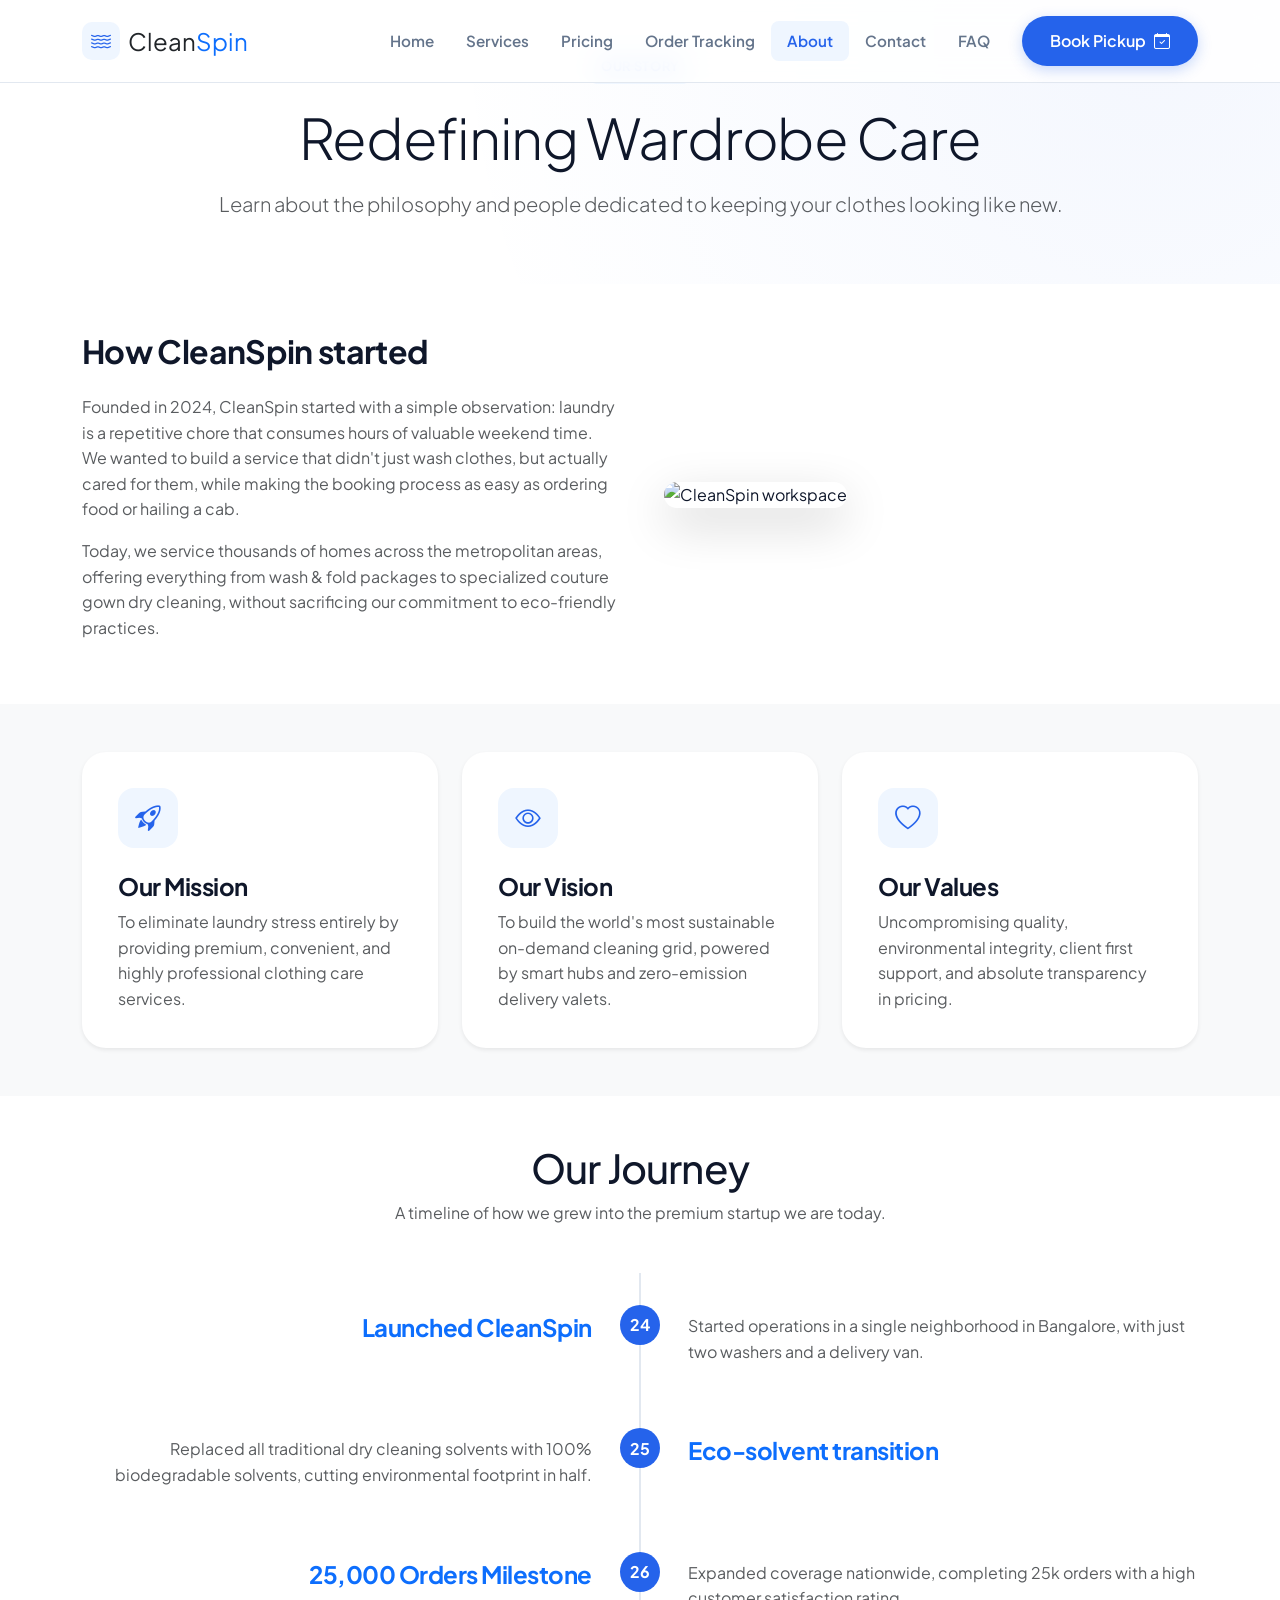
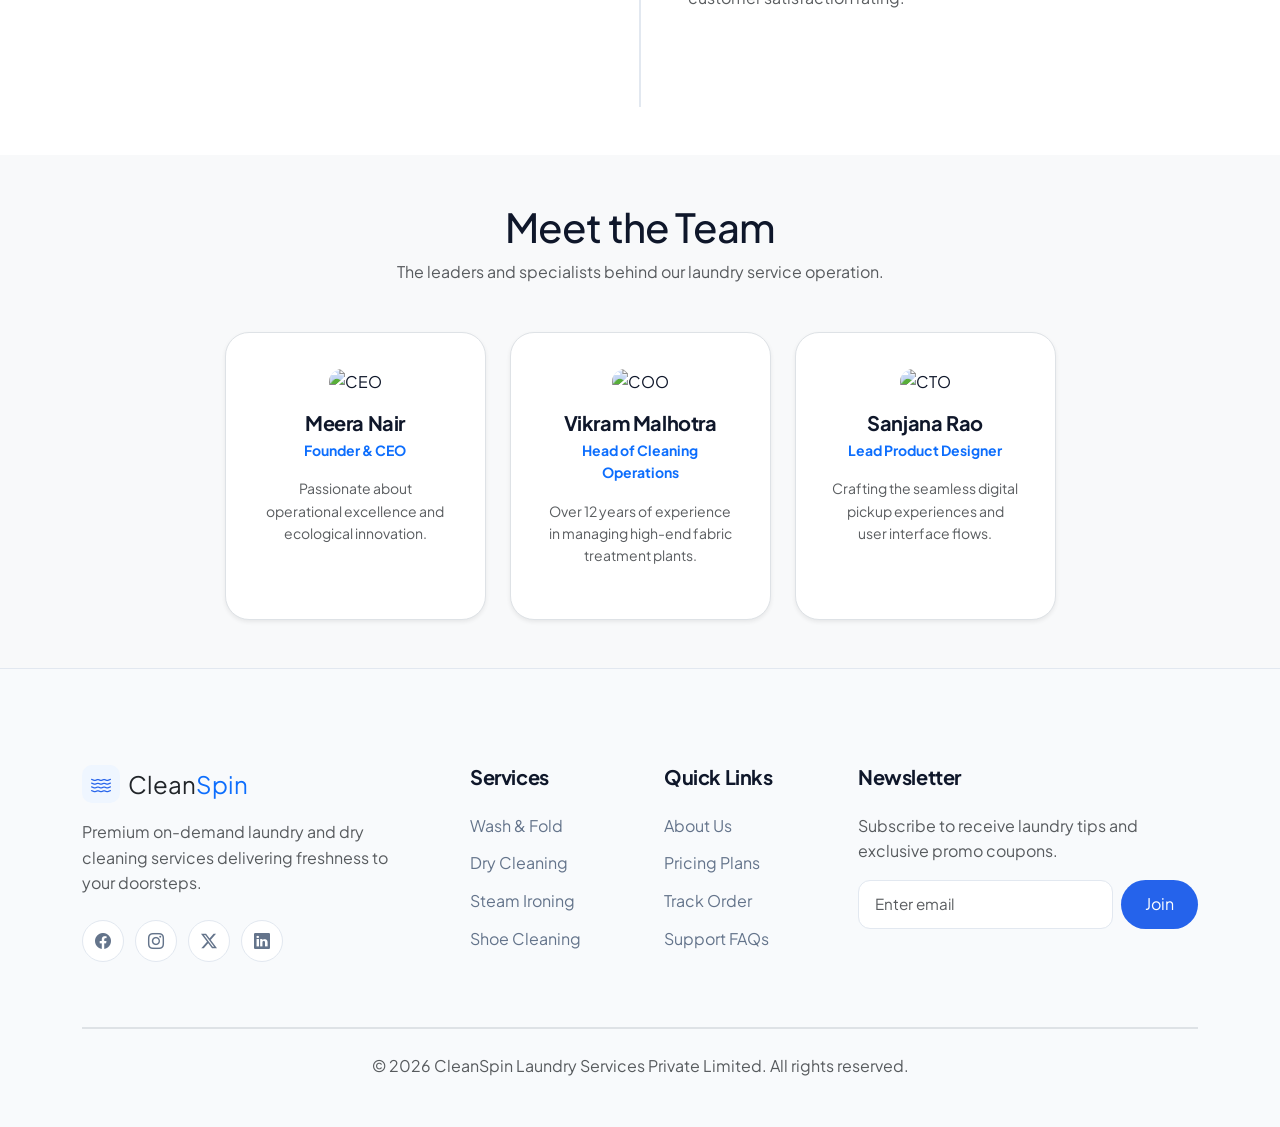
==== about.html @ fa9994dd "feat: initialize project structure with core pages, layout assets, and booking form components" ====
<!DOCTYPE html>
<html lang="en">
<head>
  <meta charset="UTF-8">
  <meta name="viewport" content="width=device-width, initial-scale=1.0">
  <title>About Us | CleanSpin Premium Laundry</title>
  <meta name="description" content="Discover CleanSpin's story, our values, our mission, and the professional team rewriting the future of clothing care.">
  <!-- Bootstrap 5.3 CSS -->
  <link href="https://cdn.jsdelivr.net/npm/bootstrap@5.3.0/dist/css/bootstrap.min.css" rel="stylesheet">
  <!-- Bootstrap Icons -->
  <link href="https://cdn.jsdelivr.net/npm/bootstrap-icons@1.11.0/font/bootstrap-icons.css" rel="stylesheet">
  <!-- Custom CSS -->
  <link href="assets/css/style.css" rel="stylesheet">
</head>
<body>

  <!-- Sticky Glassmorphic Navbar -->
  <nav class="navbar navbar-expand-lg navbar-light fixed-top navbar-custom">
    <div class="container">
      <a class="navbar-brand d-flex align-items-center" href="index.html">
        <div class="icon-primary me-2 d-flex align-items-center justify-content-center" style="width: 38px; height: 38px; border-radius: 10px; background-color: var(--primary-light); color: var(--primary);">
          <i class="bi bi-water fs-5"></i>
        </div>
        <span class="fw-800 text-dark fs-4">Clean<span class="text-primary">Spin</span></span>
      </a>
      <button class="navbar-toggler border-0" type="button" data-bs-toggle="collapse" data-bs-target="#navbarNav" aria-controls="navbarNav" aria-expanded="false" aria-label="Toggle navigation">
        <span class="navbar-toggler-icon"></span>
      </button>
      <div class="collapse navbar-collapse" id="navbarNav">
        <ul class="navbar-nav ms-auto align-items-lg-center">
          <li class="nav-item"><a class="nav-link nav-link-custom" href="index.html">Home</a></li>
          <li class="nav-item"><a class="nav-link nav-link-custom" href="services.html">Services</a></li>
          <li class="nav-item"><a class="nav-link nav-link-custom" href="pricing.html">Pricing</a></li>
          <li class="nav-item"><a class="nav-link nav-link-custom" href="tracking.html">Order Tracking</a></li>
          <li class="nav-item"><a class="nav-link nav-link-custom active" href="about.html">About</a></li>
          <li class="nav-item"><a class="nav-link nav-link-custom" href="contact.html">Contact</a></li>
          <li class="nav-item"><a class="nav-link nav-link-custom" href="faq.html">FAQ</a></li>
          <li class="nav-item ms-lg-3 mt-3 mt-lg-0">
            <a class="btn-primary-custom" href="pickup.html">
              <span>Book Pickup</span>
              <i class="bi bi-calendar-check"></i>
            </a>
          </li>
        </ul>
      </div>
    </div>
  </nav>

  <!-- Page Header -->
  <section class="py-5 hero-section text-center">
    <div class="container">
      <span class="badge-custom">Our Story</span>
      <h1 class="display-4 fw-800 mb-3">Redefining Wardrobe Care</h1>
      <p class="text-muted lead max-width-600 mx-auto">Learn about the philosophy and people dedicated to keeping your clothes looking like new.</p>
    </div>
  </section>

  <!-- Company Story -->
  <section class="py-5 bg-white">
    <div class="container">
      <div class="row align-items-center g-5">
        <div class="col-lg-6 fade-in">
          <h2 class="mb-4">How CleanSpin started</h2>
          <p class="text-muted">Founded in 2024, CleanSpin started with a simple observation: laundry is a repetitive chore that consumes hours of valuable weekend time. We wanted to build a service that didn't just wash clothes, but actually cared for them, while making the booking process as easy as ordering food or hailing a cab.</p>
          <p class="text-muted">Today, we service thousands of homes across the metropolitan areas, offering everything from wash & fold packages to specialized couture gown dry cleaning, without sacrificing our commitment to eco-friendly practices.</p>
        </div>
        <div class="col-lg-6 fade-in">
          <img src="https://images.unsplash.com/photo-1521791136368-1a9b7d894387?auto=format&fit=crop&w=800&q=80" alt="CleanSpin workspace" class="img-fluid rounded-4 shadow-lg">
        </div>
      </div>
    </div>
  </section>

  <!-- Mission, Vision & Values -->
  <section class="py-5 bg-light">
    <div class="container">
      <div class="row g-4">
        <div class="col-md-4 fade-in">
          <div class="card-custom bg-white border-0 shadow-sm h-100">
            <div class="icon-container icon-primary">
              <i class="bi bi-rocket-takeoff"></i>
            </div>
            <h4>Our Mission</h4>
            <p class="text-muted mb-0">To eliminate laundry stress entirely by providing premium, convenient, and highly professional clothing care services.</p>
          </div>
        </div>
        <div class="col-md-4 fade-in">
          <div class="card-custom bg-white border-0 shadow-sm h-100">
            <div class="icon-container icon-primary">
              <i class="bi bi-eye"></i>
            </div>
            <h4>Our Vision</h4>
            <p class="text-muted mb-0">To build the world's most sustainable on-demand cleaning grid, powered by smart hubs and zero-emission delivery valets.</p>
          </div>
        </div>
        <div class="col-md-4 fade-in">
          <div class="card-custom bg-white border-0 shadow-sm h-100">
            <div class="icon-container icon-primary">
              <i class="bi bi-heart"></i>
            </div>
            <h4>Our Values</h4>
            <p class="text-muted mb-0">Uncompromising quality, environmental integrity, client first support, and absolute transparency in pricing.</p>
          </div>
        </div>
      </div>
    </div>
  </section>

  <!-- Milestones Timeline -->
  <section class="py-5 bg-white">
    <div class="container">
      <div class="text-center max-width-600 mx-auto mb-5 fade-in">
        <h2 class="h1">Our Journey</h2>
        <p class="text-muted">A timeline of how we grew into the premium startup we are today.</p>
      </div>

      <div class="about-timeline max-width-800 mx-auto fade-in">
        <!-- Year 2024 -->
        <div class="about-timeline-item">
          <div class="about-timeline-badge">24</div>
          <div class="row pt-2">
            <div class="col-md-6 text-md-end pe-md-5 mb-3 mb-md-0">
              <h4 class="text-primary">Launched CleanSpin</h4>
            </div>
            <div class="col-md-6 ps-md-5">
              <p class="text-muted">Started operations in a single neighborhood in Bangalore, with just two washers and a delivery van.</p>
            </div>
          </div>
        </div>

        <!-- Year 2025 -->
        <div class="about-timeline-item">
          <div class="about-timeline-badge">25</div>
          <div class="row pt-2">
            <div class="col-md-6 order-md-2 ps-md-5 mb-3 mb-md-0">
              <h4 class="text-primary">Eco-solvent transition</h4>
            </div>
            <div class="col-md-6 order-md-1 text-md-end pe-md-5">
              <p class="text-muted">Replaced all traditional dry cleaning solvents with 100% biodegradable solvents, cutting environmental footprint in half.</p>
            </div>
          </div>
        </div>

        <!-- Year 2026 -->
        <div class="about-timeline-item">
          <div class="about-timeline-badge">26</div>
          <div class="row pt-2">
            <div class="col-md-6 text-md-end pe-md-5 mb-3 mb-md-0">
              <h4 class="text-primary">25,000 Orders Milestone</h4>
            </div>
            <div class="col-md-6 ps-md-5">
              <p class="text-muted">Expanded coverage nationwide, completing 25k orders with a high customer satisfaction rating.</p>
            </div>
          </div>
        </div>
      </div>
    </div>
  </section>

  <!-- Team cards -->
  <section class="py-5 bg-light">
    <div class="container">
      <div class="text-center max-width-600 mx-auto mb-5 fade-in">
        <h2 class="h1">Meet the Team</h2>
        <p class="text-muted">The leaders and specialists behind our laundry service operation.</p>
      </div>

      <div class="row g-4 justify-content-center">
        <!-- Team 1 -->
        <div class="col-lg-3 col-md-6 fade-in">
          <div class="card-custom border shadow-sm team-card text-center">
            <img src="https://images.unsplash.com/photo-1573496359142-b8d87734a5a2?auto=format&fit=crop&w=400&q=80" alt="CEO" class="team-member-img mb-3">
            <h5 class="mb-1">Meera Nair</h5>
            <small class="text-primary d-block mb-3 fw-bold">Founder & CEO</small>
            <p class="text-muted small">Passionate about operational excellence and ecological innovation.</p>
          </div>
        </div>

        <!-- Team 2 -->
        <div class="col-lg-3 col-md-6 fade-in">
          <div class="card-custom border shadow-sm team-card text-center">
            <img src="https://images.unsplash.com/photo-1560250097-0b93528c311a?auto=format&fit=crop&w=400&q=80" alt="COO" class="team-member-img mb-3">
            <h5 class="mb-1">Vikram Malhotra</h5>
            <small class="text-primary d-block mb-3 fw-bold">Head of Cleaning Operations</small>
            <p class="text-muted small">Over 12 years of experience in managing high-end fabric treatment plants.</p>
          </div>
        </div>

        <!-- Team 3 -->
        <div class="col-lg-3 col-md-6 fade-in">
          <div class="card-custom border shadow-sm team-card text-center">
            <img src="https://images.unsplash.com/photo-1580489944761-15a19d654956?auto=format&fit=crop&w=400&q=80" alt="CTO" class="team-member-img mb-3">
            <h5 class="mb-1">Sanjana Rao</h5>
            <small class="text-primary d-block mb-3 fw-bold">Lead Product Designer</small>
            <p class="text-muted small">Crafting the seamless digital pickup experiences and user interface flows.</p>
          </div>
        </div>
      </div>
    </div>
  </section>

  <!-- Footer -->
  <footer class="footer">
    <div class="container">
      <div class="row g-5">
        <div class="col-lg-4 col-md-6">
          <a class="navbar-brand d-flex align-items-center mb-3" href="index.html">
            <div class="icon-primary me-2 d-flex align-items-center justify-content-center" style="width: 38px; height: 38px; border-radius: 10px; background-color: var(--primary-light); color: var(--primary);">
              <i class="bi bi-water fs-5"></i>
            </div>
            <span class="fw-800 text-dark fs-4">Clean<span class="text-primary">Spin</span></span>
          </a>
          <p class="text-muted">Premium on-demand laundry and dry cleaning services delivering freshness to your doorsteps.</p>
          <div class="mt-4">
            <a href="#" class="social-icon"><i class="bi bi-facebook"></i></a>
            <a href="#" class="social-icon"><i class="bi bi-instagram"></i></a>
            <a href="#" class="social-icon"><i class="bi bi-twitter-x"></i></a>
            <a href="#" class="social-icon"><i class="bi bi-linkedin"></i></a>
          </div>
        </div>
        <div class="col-lg-2 col-md-6">
          <h5 class="mb-4">Services</h5>
          <ul class="list-unstyled">
            <li><a href="services.html" class="footer-link">Wash & Fold</a></li>
            <li><a href="services.html" class="footer-link">Dry Cleaning</a></li>
            <li><a href="services.html" class="footer-link">Steam Ironing</a></li>
            <li><a href="services.html" class="footer-link">Shoe Cleaning</a></li>
          </ul>
        </div>
        <div class="col-lg-2 col-md-6">
          <h5 class="mb-4">Quick Links</h5>
          <ul class="list-unstyled">
            <li><a href="about.html" class="footer-link">About Us</a></li>
            <li><a href="pricing.html" class="footer-link">Pricing Plans</a></li>
            <li><a href="tracking.html" class="footer-link">Track Order</a></li>
            <li><a href="faq.html" class="footer-link">Support FAQs</a></li>
          </ul>
        </div>
        <div class="col-lg-4 col-md-6">
          <h5 class="mb-4">Newsletter</h5>
          <p class="text-muted">Subscribe to receive laundry tips and exclusive promo coupons.</p>
          <form class="newsletter-form d-flex gap-2">
            <input type="email" class="form-control form-control-custom" placeholder="Enter email" required>
            <button type="submit" class="btn btn-primary rounded-pill px-4" style="background-color: var(--primary); border: none;">Join</button>
          </form>
        </div>
      </div>
      <div class="border-top border-2 mt-5 pt-4 text-center">
        <p class="text-muted mb-0">&copy; 2026 CleanSpin Laundry Services Private Limited. All rights reserved.</p>
      </div>
    </div>
  </footer>

  <!-- Back to Top -->
  <button class="back-to-top" aria-label="Back to top">
    <i class="bi bi-arrow-up"></i>
  </button>

  <!-- Bootstrap Bundle JS -->
  <script src="https://cdn.jsdelivr.net/npm/bootstrap@5.3.0/dist/js/bootstrap.bundle.min.js"></script>
  <!-- Custom JS -->
  <script src="assets/js/main.js"></script>
</body>
</html>
---- assets/css/style.css ----
@import url('https://fonts.googleapis.com/css2?family=Plus+Jakarta+Sans:wght@300;400;500;600;700;800&display=swap');

:root {
  --primary: #2563eb;
  --primary-hover: #1d4ed8;
  --primary-light: #eff6ff;
  --primary-rgb: 37, 99, 235;
  --dark: #0f172a;
  --dark-rgb: 15, 23, 42;
  --light: #f8fafc;
  --gray-light: #f1f5f9;
  --muted: #64748b;
  --border-color: #e2e8f0;
  --white: #ffffff;
  --success: #10b981;
  --warning: #f59e0b;
  --font-family: 'Plus Jakarta Sans', sans-serif;
  --transition: all 0.3s cubic-bezier(0.4, 0, 0.2, 1);
  --shadow-sm: 0 1px 2px 0 rgb(0 0 0 / 0.05);
  --shadow-md: 0 4px 6px -1px rgb(0 0 0 / 0.05), 0 2px 4px -2px rgb(0 0 0 / 0.05);
  --shadow-lg: 0 10px 15px -3px rgb(0 0 0 / 0.04), 0 4px 6px -4px rgb(0 0 0 / 0.04);
  --shadow-xl: 0 20px 25px -5px rgb(0 0 0 / 0.05), 0 8px 10px -6px rgb(0 0 0 / 0.05);
}

body {
  font-family: var(--font-family);
  color: var(--dark);
  background-color: var(--white);
  overflow-x: hidden;
  line-height: 1.6;
}

/* Typography */
h1, h2, h3, h4, h5, h6 {
  font-weight: 700;
  letter-spacing: -0.02em;
  color: var(--dark);
}

/* Smooth Scroll */
html {
  scroll-behavior: smooth;
}

/* Glassmorphism Header */
.navbar-custom {
  background-color: rgba(255, 255, 255, 0.85);
  backdrop-filter: blur(12px);
  -webkit-backdrop-filter: blur(12px);
  border-bottom: 1px solid var(--border-color);
  transition: var(--transition);
  padding: 1rem 0;
  z-index: 1030;
}

.navbar-custom.scrolled {
  padding: 0.6rem 0;
  box-shadow: var(--shadow-md);
}

.nav-link-custom {
  font-weight: 600;
  color: var(--muted) !important;
  font-size: 0.95rem;
  transition: var(--transition);
  padding: 0.5rem 1rem !important;
  border-radius: 8px;
}

.nav-link-custom:hover,
.nav-link-custom.active {
  color: var(--primary) !important;
  background-color: var(--primary-light);
}

/* Buttons */
.btn-primary-custom {
  background-color: var(--primary);
  color: var(--white);
  font-weight: 600;
  padding: 0.75rem 1.75rem;
  border-radius: 50px;
  border: none;
  transition: var(--transition);
  box-shadow: 0 4px 14px 0 rgba(37, 99, 235, 0.25);
  position: relative;
  overflow: hidden;
  display: inline-flex;
  align-items: center;
  gap: 0.5rem;
  text-decoration: none;
}

.btn-primary-custom:hover {
  background-color: var(--primary-hover);
  color: var(--white);
  transform: translateY(-2px);
  box-shadow: 0 6px 20px 0 rgba(37, 99, 235, 0.35);
}

.btn-outline-custom {
  border: 1.5px solid var(--border-color);
  background-color: transparent;
  color: var(--dark);
  font-weight: 600;
  padding: 0.75rem 1.75rem;
  border-radius: 50px;
  transition: var(--transition);
  display: inline-flex;
  align-items: center;
  gap: 0.5rem;
  text-decoration: none;
}

.btn-outline-custom:hover {
  border-color: var(--primary);
  background-color: var(--primary-light);
  color: var(--primary);
  transform: translateY(-2px);
}

/* Ripple effect */
.ripple {
  position: absolute;
  background: rgba(255, 255, 255, 0.3);
  border-radius: 50%;
  transform: scale(0);
  animation: ripple-animation 0.6s linear;
  pointer-events: none;
}

@keyframes ripple-animation {
  to {
    transform: scale(4);
    opacity: 0;
  }
}

/* Cards & Styling Elements */
.card-custom {
  background: var(--white);
  border: 1px solid var(--border-color);
  border-radius: 24px;
  padding: 2.25rem;
  transition: var(--transition);
  box-shadow: var(--shadow-sm);
  height: 100%;
}

.hover-lift {
  transition: var(--transition);
}

.hover-lift:hover {
  transform: translateY(-8px);
  box-shadow: var(--shadow-xl);
  border-color: rgba(37, 99, 235, 0.15);
}

/* Feature Badge */
.badge-custom {
  background-color: var(--primary-light);
  color: var(--primary);
  padding: 0.5rem 1.25rem;
  border-radius: 30px;
  font-size: 0.8rem;
  font-weight: 700;
  text-transform: uppercase;
  letter-spacing: 0.05em;
  display: inline-block;
  margin-bottom: 1.25rem;
}

/* Hero Section */
.hero-section {
  padding: 11rem 0 7rem 0;
  background: radial-gradient(circle at 90% 10%, rgba(37, 99, 235, 0.05) 0%, transparent 60%);
}

.hero-title {
  font-size: 3.75rem;
  font-weight: 800;
  line-height: 1.15;
  margin-bottom: 1.5rem;
  letter-spacing: -0.03em;
}

@media (max-width: 991.98px) {
  .hero-title {
    font-size: 2.85rem;
  }
  .hero-section {
    padding: 8rem 0 5rem 0;
  }
}

/* Features Grid */
.icon-container {
  width: 60px;
  height: 60px;
  border-radius: 16px;
  display: flex;
  align-items: center;
  justify-content: center;
  font-size: 1.6rem;
  margin-bottom: 1.5rem;
  transition: var(--transition);
}

.icon-primary {
  background-color: var(--primary-light);
  color: var(--primary);
}

/* How It Works Steps */
.step-card {
  position: relative;
  z-index: 1;
}

.step-number {
  position: absolute;
  top: -15px;
  right: 25px;
  font-size: 4.5rem;
  font-weight: 900;
  color: rgba(37, 99, 235, 0.07);
  user-select: none;
}

/* Pricing Grid */
.pricing-card {
  position: relative;
  border: 1px solid var(--border-color);
}

.pricing-card.popular {
  border-color: var(--primary);
  border-width: 2px;
  box-shadow: var(--shadow-xl);
}

.pricing-card.popular::before {
  content: "MOST POPULAR";
  position: absolute;
  top: -14px;
  left: 50%;
  transform: translateX(-50%);
  background-color: var(--primary);
  color: var(--white);
  font-size: 0.7rem;
  font-weight: 800;
  padding: 0.35rem 1rem;
  border-radius: 30px;
  letter-spacing: 0.05em;
}

/* Testimonials */
.testimonial-card {
  border-left: 4px solid var(--primary);
  background-color: var(--light);
}

.rating-stars {
  color: var(--warning);
}

/* Mobile App promo section */
.app-promo-section {
  background-color: var(--dark);
  color: var(--white);
  border-radius: 32px;
  padding: 4.5rem;
  position: relative;
  overflow: hidden;
}

.app-promo-section h2 {
  color: var(--white);
  font-size: 2.5rem;
}

.app-promo-section p {
  color: rgba(255, 255, 255, 0.7);
}

/* Stats Section */
.stat-number {
  font-size: 3.5rem;
  font-weight: 800;
  color: var(--primary);
  line-height: 1;
  margin-bottom: 0.5rem;
}

/* CTA Banner */
.cta-banner {
  background: linear-gradient(135deg, var(--primary) 0%, #1d4ed8 100%);
  border-radius: 32px;
  padding: 4.5rem;
  color: var(--white);
  text-align: center;
}

.cta-banner h2 {
  color: var(--white);
  font-size: 2.75rem;
  font-weight: 800;
}

/* Footer styles */
.footer {
  background-color: var(--light);
  border-top: 1px solid var(--border-color);
  padding: 6rem 0 3rem 0;
}

.footer-link {
  color: var(--muted);
  text-decoration: none;
  transition: var(--transition);
  display: inline-block;
  margin-bottom: 0.75rem;
}

.footer-link:hover {
  color: var(--primary);
  transform: translateX(3px);
}

.social-icon {
  width: 42px;
  height: 42px;
  background-color: var(--white);
  border: 1px solid var(--border-color);
  border-radius: 50%;
  display: inline-flex;
  align-items: center;
  justify-content: center;
  color: var(--muted);
  margin-right: 0.5rem;
  transition: var(--transition);
  text-decoration: none;
}

.social-icon:hover {
  background-color: var(--primary);
  color: var(--white);
  border-color: var(--primary);
  transform: translateY(-3px);
}

/* Animations CSS */
.fade-in {
  opacity: 0;
  transform: translateY(24px);
  transition: opacity 0.7s cubic-bezier(0.16, 1, 0.3, 1), transform 0.7s cubic-bezier(0.16, 1, 0.3, 1);
}

.fade-in.appear {
  opacity: 1;
  transform: translateY(0);
}

/* Back to Top Button */
.back-to-top {
  position: fixed;
  bottom: 30px;
  right: 30px;
  width: 52px;
  height: 52px;
  border-radius: 50%;
  background-color: var(--primary);
  color: var(--white);
  display: flex;
  align-items: center;
  justify-content: center;
  border: none;
  font-size: 1.3rem;
  cursor: pointer;
  opacity: 0;
  visibility: hidden;
  transition: var(--transition);
  z-index: 1000;
  box-shadow: var(--shadow-lg);
}

.back-to-top.show {
  opacity: 1;
  visibility: visible;
}

.back-to-top:hover {
  background-color: var(--primary-hover);
  transform: translateY(-4px);
  box-shadow: var(--shadow-xl);
}

/* Order Tracking timeline style */
.tracking-timeline {
  position: relative;
  padding-left: 3rem;
  margin-top: 2rem;
}

.tracking-timeline::before {
  content: "";
  position: absolute;
  left: 15px;
  top: 10px;
  bottom: 10px;
  width: 2px;
  background-color: var(--border-color);
}

.timeline-step {
  position: relative;
  margin-bottom: 2rem;
}

.timeline-step:last-child {
  margin-bottom: 0;
}

.timeline-dot {
  position: absolute;
  left: -40px;
  top: 4px;
  width: 32px;
  height: 32px;
  border-radius: 50%;
  background-color: var(--white);
  border: 2px solid var(--border-color);
  display: flex;
  align-items: center;
  justify-content: center;
  font-size: 0.85rem;
  transition: var(--transition);
  color: var(--muted);
  z-index: 2;
}

.timeline-step.completed .timeline-dot {
  border-color: var(--success);
  background-color: var(--success);
  color: var(--white);
}

.timeline-step.active .timeline-dot {
  border-color: var(--primary);
  background-color: var(--primary);
  color: var(--white);
  box-shadow: 0 0 0 4px rgba(37, 99, 235, 0.2);
}

.timeline-content {
  background-color: var(--light);
  border-radius: 16px;
  padding: 1.25rem 1.5rem;
  border: 1px solid var(--border-color);
  transition: var(--transition);
}

.timeline-step.active .timeline-content {
  background-color: var(--primary-light);
  border-color: rgba(37, 99, 235, 0.2);
}

/* Interactive Accordion for FAQ */
.accordion-custom .accordion-item {
  border: 1px solid var(--border-color);
  border-radius: 16px !important;
  margin-bottom: 1rem;
  overflow: hidden;
}

.accordion-custom .accordion-button {
  font-weight: 600;
  padding: 1.25rem 1.5rem;
  box-shadow: none;
  background-color: var(--white);
  color: var(--dark);
}

.accordion-custom .accordion-button:not(.collapsed) {
  color: var(--primary);
  background-color: var(--primary-light);
}

/* Booking page summary style */
.summary-line {
  display: flex;
  justify-content: space-between;
  margin-bottom: 0.75rem;
  font-size: 0.95rem;
}

/* Team section */
.team-member-img {
  width: 100%;
  height: 280px;
  object-fit: cover;
  border-radius: 16px;
  transition: var(--transition);
}

.team-card:hover .team-member-img {
  transform: scale(1.03);
}

/* Input Fields styling */
.form-control-custom {
  border-radius: 12px;
  border: 1.5px solid var(--border-color);
  padding: 0.75rem 1rem;
  font-size: 0.95rem;
  transition: var(--transition);
}

.form-control-custom:focus {
  border-color: var(--primary);
  box-shadow: 0 0 0 4px rgba(37, 99, 235, 0.1);
  outline: none;
}

.form-label-custom {
  font-weight: 600;
  font-size: 0.9rem;
  color: var(--dark);
  margin-bottom: 0.5rem;
}

/* Animated timeline in About page */
.about-timeline {
  position: relative;
  padding: 2rem 0;
}

.about-timeline::before {
  content: "";
  position: absolute;
  left: 50%;
  top: 0;
  bottom: 0;
  width: 2px;
  background-color: var(--border-color);
  transform: translateX(-50%);
}

@media (max-width: 767.98px) {
  .about-timeline::before {
    left: 20px;
  }
}

.about-timeline-item {
  margin-bottom: 3rem;
  position: relative;
}

.about-timeline-badge {
  width: 40px;
  height: 40px;
  background-color: var(--primary);
  color: var(--white);
  border-radius: 50%;
  display: flex;
  align-items: center;
  justify-content: center;
  font-weight: 700;
  position: absolute;
  left: 50%;
  transform: translateX(-50%);
  z-index: 10;
}

@media (max-width: 767.98px) {
  .about-timeline-badge {
    left: 20px;
    transform: none;
  }
}
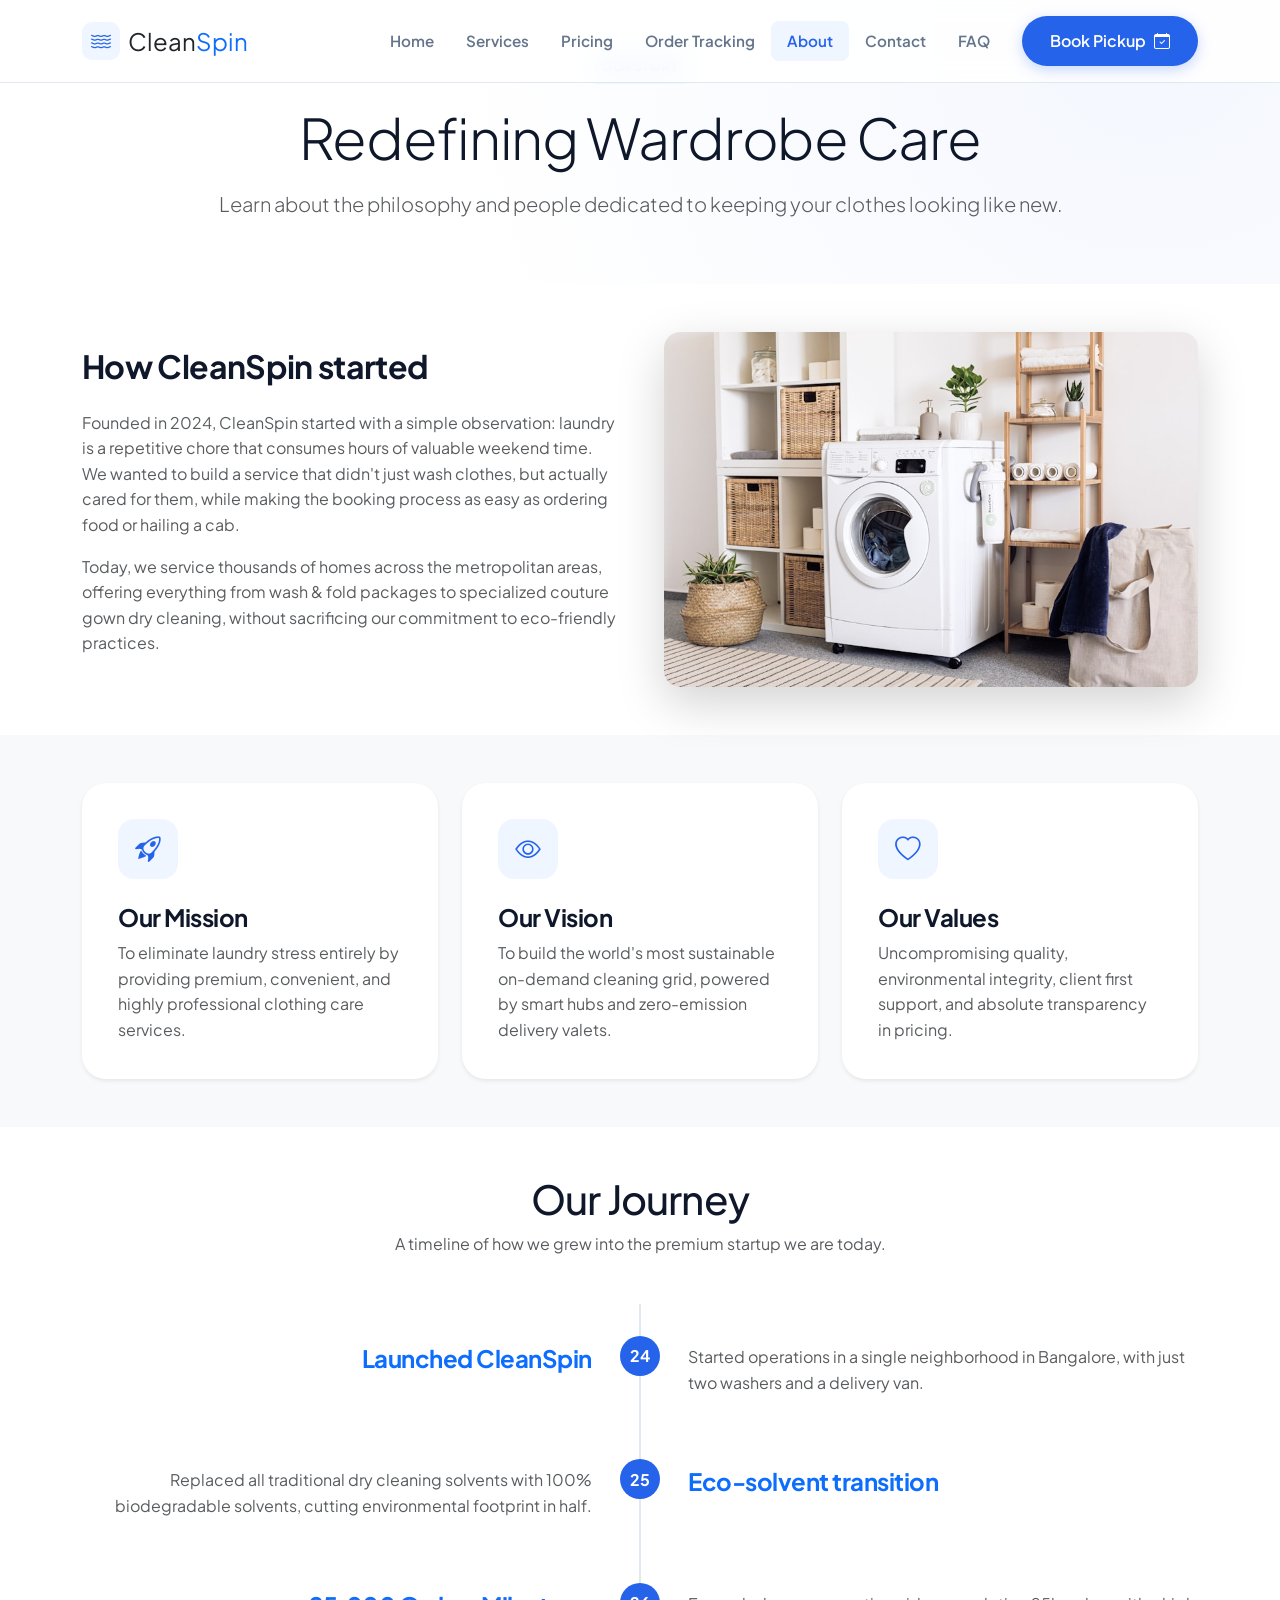
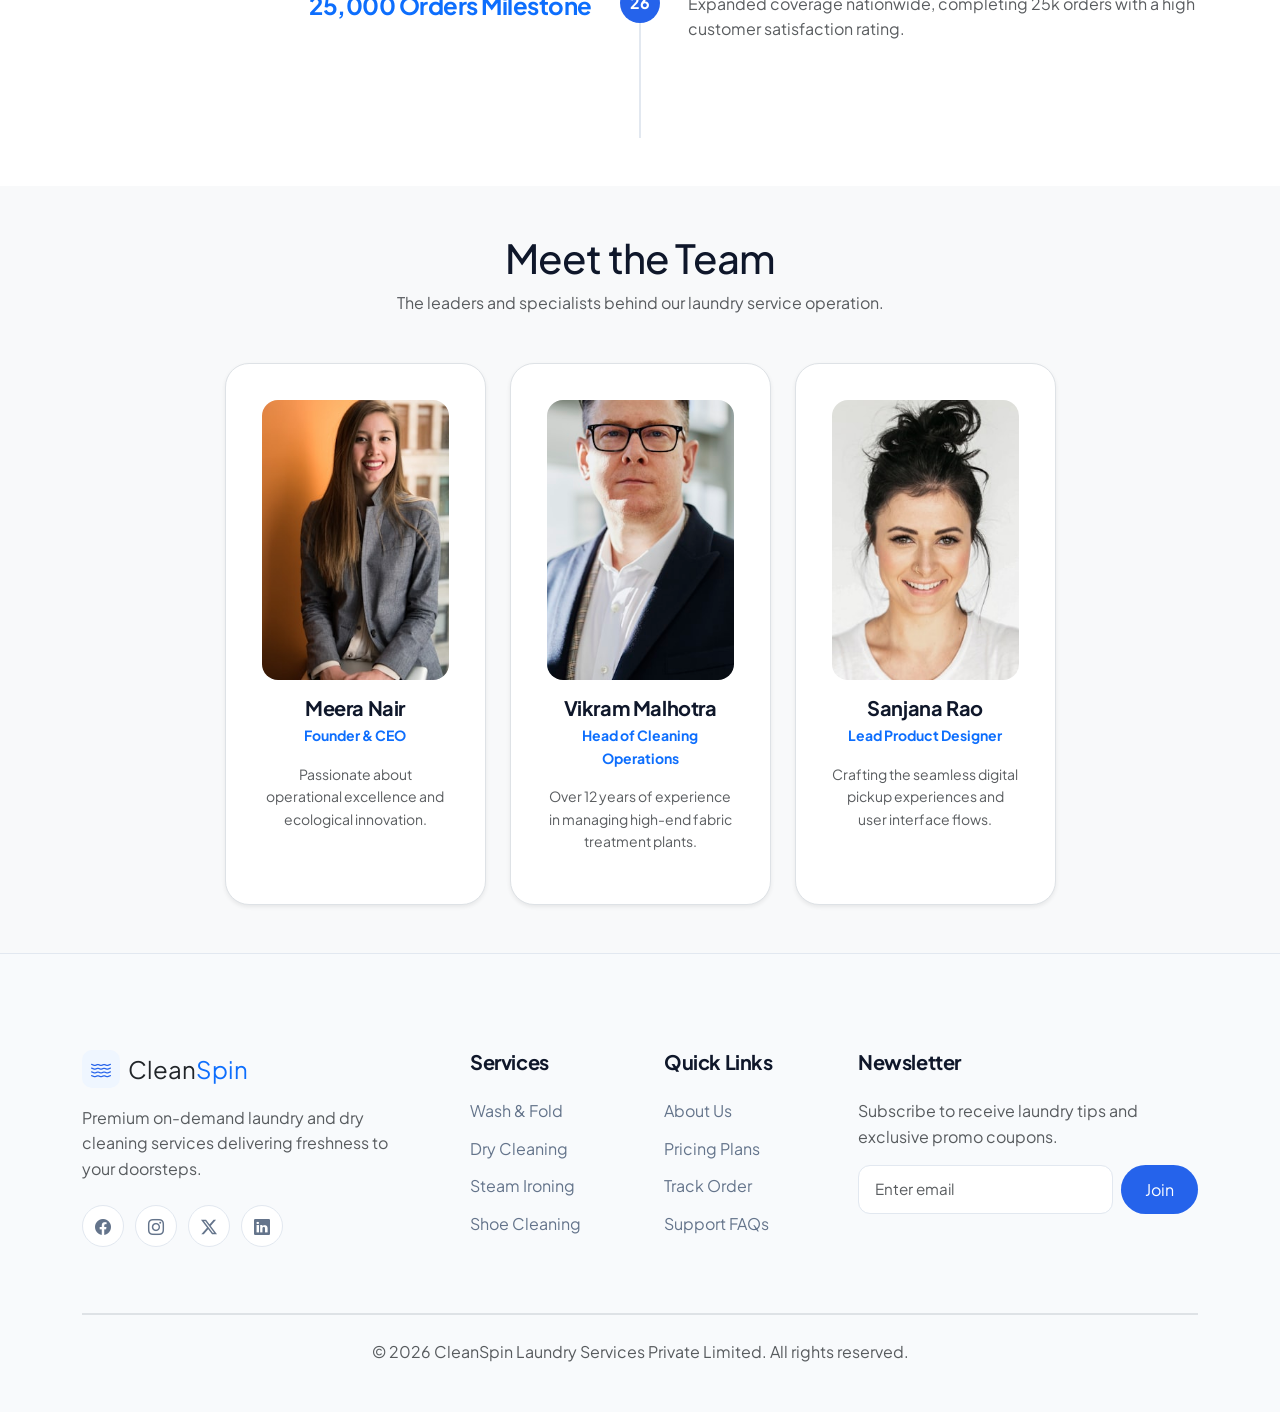
==== commit 0ec9fa7f: "feat: replace placeholder icons and external images with local assets across pages" ====
--- a/about.html
+++ b/about.html
@@ -65,7 +65,7 @@
           <p class="text-muted">Today, we service thousands of homes across the metropolitan areas, offering everything from wash & fold packages to specialized couture gown dry cleaning, without sacrificing our commitment to eco-friendly practices.</p>
         </div>
         <div class="col-lg-6 fade-in">
-          <img src="https://images.unsplash.com/photo-1521791136368-1a9b7d894387?auto=format&fit=crop&w=800&q=80" alt="CleanSpin workspace" class="img-fluid rounded-4 shadow-lg">
+          <img src="assets/images/laundry-workspace.jpg" alt="CleanSpin workspace" class="img-fluid rounded-4 shadow-lg" loading="lazy">
         </div>
       </div>
     </div>
@@ -169,7 +169,7 @@
         <!-- Team 1 -->
         <div class="col-lg-3 col-md-6 fade-in">
           <div class="card-custom border shadow-sm team-card text-center">
-            <img src="https://images.unsplash.com/photo-1573496359142-b8d87734a5a2?auto=format&fit=crop&w=400&q=80" alt="CEO" class="team-member-img mb-3">
+            <img src="assets/images/team-1.jpg" alt="Meera Nair, Founder & CEO" class="team-member-img mb-3 img-fluid rounded-4" loading="lazy">
             <h5 class="mb-1">Meera Nair</h5>
             <small class="text-primary d-block mb-3 fw-bold">Founder & CEO</small>
             <p class="text-muted small">Passionate about operational excellence and ecological innovation.</p>
@@ -179,7 +179,7 @@
         <!-- Team 2 -->
         <div class="col-lg-3 col-md-6 fade-in">
           <div class="card-custom border shadow-sm team-card text-center">
-            <img src="https://images.unsplash.com/photo-1560250097-0b93528c311a?auto=format&fit=crop&w=400&q=80" alt="COO" class="team-member-img mb-3">
+            <img src="assets/images/team-2.jpg" alt="Vikram Malhotra, Head of Cleaning Operations" class="team-member-img mb-3 img-fluid rounded-4" loading="lazy">
             <h5 class="mb-1">Vikram Malhotra</h5>
             <small class="text-primary d-block mb-3 fw-bold">Head of Cleaning Operations</small>
             <p class="text-muted small">Over 12 years of experience in managing high-end fabric treatment plants.</p>
@@ -189,7 +189,7 @@
         <!-- Team 3 -->
         <div class="col-lg-3 col-md-6 fade-in">
           <div class="card-custom border shadow-sm team-card text-center">
-            <img src="https://images.unsplash.com/photo-1580489944761-15a19d654956?auto=format&fit=crop&w=400&q=80" alt="CTO" class="team-member-img mb-3">
+            <img src="assets/images/team-3.jpg" alt="Sanjana Rao, Lead Product Designer" class="team-member-img mb-3 img-fluid rounded-4" loading="lazy">
             <h5 class="mb-1">Sanjana Rao</h5>
             <small class="text-primary d-block mb-3 fw-bold">Lead Product Designer</small>
             <p class="text-muted small">Crafting the seamless digital pickup experiences and user interface flows.</p>
